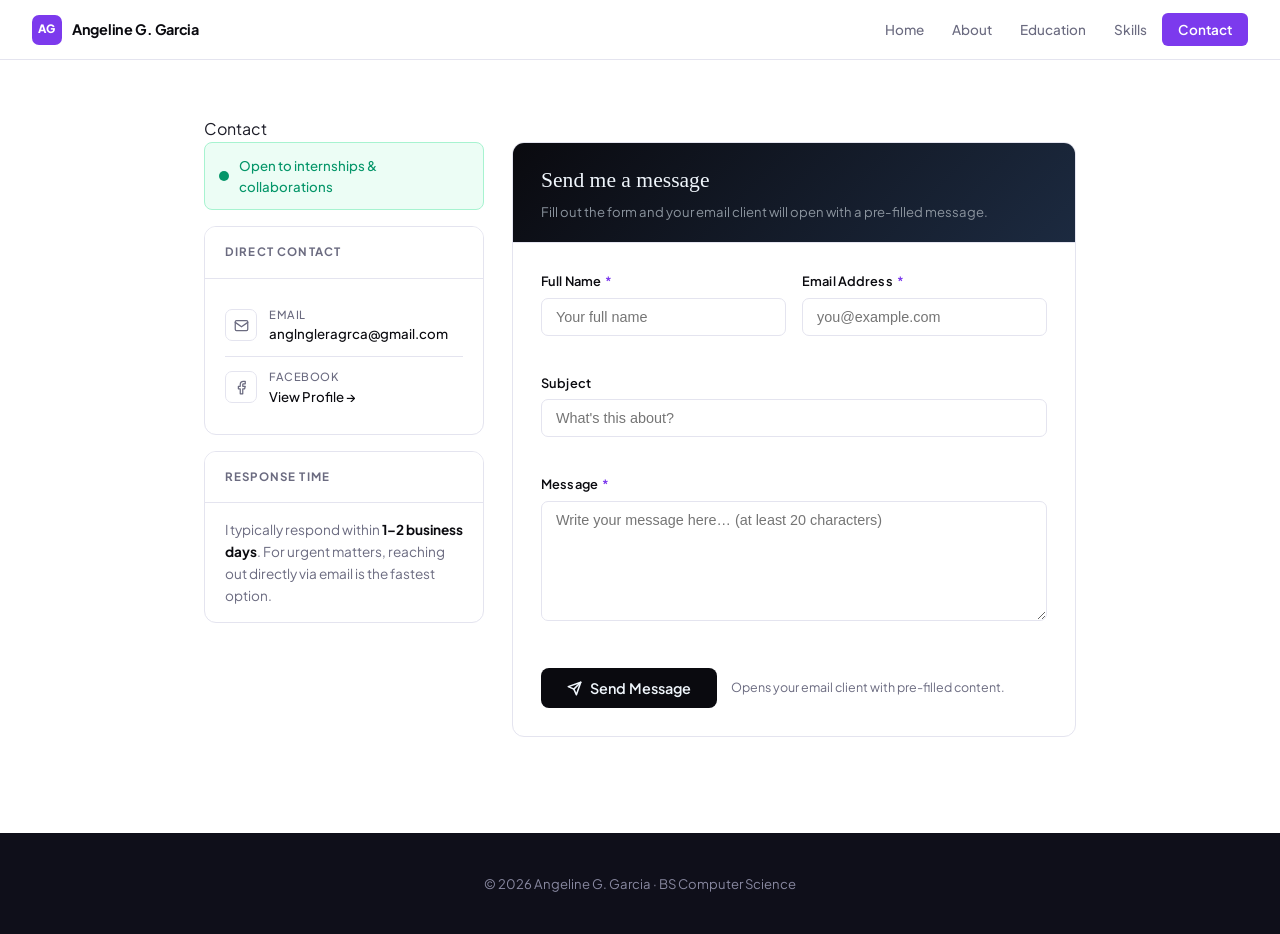
==== contact.html @ 84afee18 "Added all HTML, CSS, JS, and images" ====
<!DOCTYPE html>
<html lang="en">
<head>
  <meta charset="UTF-8" />
  <meta name="viewport" content="width=device-width, initial-scale=1.0" />
  <title>Contact — Angeline G. Garcia</title>
  <link rel="stylesheet" href="assets/css/style.css" />
  <style>
    .contact-layout {
      display: grid;
      grid-template-columns: 280px 1fr;
      gap: 28px;
      align-items: start;
    }

    /* ── Info panel ── */
    .contact-info-panel {
      display: flex;
      flex-direction: column;
      gap: 16px;
    }

    .info-card {
      background: var(--white);
      border: 1px solid var(--border);
      border-radius: var(--radius);
      overflow: hidden;
    }

    .info-card-header {
      padding: 16px 20px;
      border-bottom: 1px solid var(--border);
      background: var(--bg);
      font-size: 0.72rem;
      font-weight: 700;
      letter-spacing: .1em;
      text-transform: uppercase;
      color: var(--muted);
    }

    .info-card-body { padding: 16px 20px; }

    .info-link {
      display: flex;
      align-items: center;
      gap: 12px;
      padding: 11px 0;
      border-bottom: 1px solid var(--border);
      text-decoration: none;
      color: var(--body);
      font-size: 0.875rem;
      transition: color var(--transition);
    }

    .info-link:last-child { border-bottom: none; }
    .info-link:hover { color: var(--accent); }

    .info-link-icon {
      width: 32px; height: 32px;
      border-radius: 7px;
      background: var(--bg);
      border: 1px solid var(--border);
      display: flex;
      align-items: center;
      justify-content: center;
      flex-shrink: 0;
    }

    .info-link-icon svg { width: 15px; height: 15px; color: var(--muted); }
    .info-link:hover .info-link-icon svg { color: var(--accent); }

    .info-link-text { display: flex; flex-direction: column; }
    .info-link-label { font-size: 0.7rem; color: var(--muted); font-weight: 500; text-transform: uppercase; letter-spacing: .05em; }
    .info-link-value { font-size: 0.83rem; font-weight: 500; color: var(--ink); }

    .availability-block {
      display: flex;
      align-items: center;
      gap: 10px;
      padding: 12px 14px;
      background: var(--green-bg);
      border: 1px solid var(--green-bd);
      border-radius: 8px;
      font-size: 0.83rem;
      font-weight: 500;
      color: var(--green);
    }

    .availability-block .pulse-dot {
      width: 10px; height: 10px;
      border-radius: 50%;
      background: var(--green);
      flex-shrink: 0;
      animation: pulse 2s infinite;
    }

    @keyframes pulse {
      0%, 100% { box-shadow: 0 0 0 0 rgba(26,127,55,.4); }
      50%       { box-shadow: 0 0 0 5px rgba(26,127,55,0); }
    }

    /* ── Form ── */
    .form-card {
      background: var(--white);
      border: 1px solid var(--border);
      border-radius: var(--radius);
      overflow: hidden;
    }

    .form-card-header {
      padding: 20px 28px;
      border-bottom: 1px solid var(--border);
      background: linear-gradient(135deg, var(--ink) 0%, #1c2a40 100%);
    }

    .form-card-header h2 {
      font-family: 'Instrument Serif', serif;
      font-size: 1.35rem;
      color: #F0F6FC;
      font-weight: 400;
      margin-bottom: 4px;
    }

    .form-card-header p {
      font-size: 0.82rem;
      color: #8B949E;
    }

    .form-card-body { padding: 28px; }

    .form-row {
      display: grid;
      grid-template-columns: 1fr 1fr;
      gap: 16px;
    }

    .form-group {
      margin-bottom: 20px;
    }

    .form-group:last-of-type { margin-bottom: 0; }

    label {
      display: block;
      font-size: 0.8rem;
      font-weight: 600;
      color: var(--ink);
      margin-bottom: 6px;
      letter-spacing: .01em;
    }

    label .req { color: var(--accent); margin-left: 2px; }

    input, textarea {
      width: 100%;
      padding: 10px 14px;
      background: var(--bg);
      border: 1px solid var(--border);
      border-radius: 7px;
      font-family: 'Inter', sans-serif;
      font-size: 0.9rem;
      color: var(--ink);
      transition: border-color var(--transition), box-shadow var(--transition), background var(--transition);
      outline: none;
    }

    input:focus, textarea:focus {
      border-color: var(--accent);
      background: var(--white);
      box-shadow: 0 0 0 3px rgba(31,111,235,.1);
    }

    textarea { resize: vertical; min-height: 120px; }

    .form-error {
      font-size: 0.75rem;
      color: #CF222E;
      margin-top: 5px;
      min-height: 1em;
    }

    .form-group.has-error input,
    .form-group.has-error textarea {
      border-color: #CF222E;
      background: #FFF5F5;
    }

    .form-actions {
      display: flex;
      align-items: center;
      gap: 14px;
      margin-top: 24px;
      flex-wrap: wrap;
    }

    #form-submit {
      padding: 11px 26px;
      background: var(--ink);
      color: #F0F6FC;
      border: none;
      border-radius: 8px;
      font-size: 0.9rem;
      font-weight: 600;
      cursor: pointer;
      display: flex;
      align-items: center;
      gap: 8px;
      transition: opacity var(--transition);
    }

    #form-submit:hover { opacity: .85; }
    #form-submit:disabled { opacity: .5; cursor: not-allowed; }

    .form-note {
      font-size: 0.78rem;
      color: var(--muted);
    }

    /* Status message */
    .form-status {
      display: none;
      margin-top: 20px;
      padding: 14px 18px;
      border-radius: 8px;
      font-size: 0.875rem;
      line-height: 1.6;
    }

    .form-status--success {
      background: var(--green-bg);
      border: 1px solid var(--green-bd);
      color: var(--green);
    }

    .form-status--error {
      background: #FFF5F5;
      border: 1px solid #FFCDD2;
      color: #CF222E;
    }

    @media (max-width: 680px) {
      .contact-layout { grid-template-columns: 1fr; }
      .form-row { grid-template-columns: 1fr; }
    }
  </style>
</head>
<body>

<nav class="navbar" role="navigation" aria-label="Main navigation">
  <a href="index.html" class="nav-brand">
    <div class="nav-initials">AG</div>
    <span class="nav-brand-name">Angeline G. Garcia</span>
  </a>
  <button class="nav-toggle" aria-label="Toggle menu" aria-expanded="false">
    <span></span><span></span><span></span>
  </button>
  <ul class="nav-links">
    <li><a href="index.html">Home</a></li>
    <li><a href="about.html">About</a></li>
    <li><a href="education.html">Education</a></li>
    <li><a href="skills.html">Skills</a></li>
    <li><a href="contact.html" class="nav-cta">Contact</a></li>
  </ul>
</nav>

<div class="page-wrap">
  <div class="section-eyebrow"><span>Contact</span></div>

  <div class="contact-layout">

    <!-- Info panel -->
    <aside class="contact-info-panel reveal">

      <div class="availability-block">
        <span class="pulse-dot"></span>
        Open to internships & collaborations
      </div>

      <div class="info-card">
        <div class="info-card-header">Direct Contact</div>
        <div class="info-card-body">
          <a href="mailto:anglngleragrca@gmail.com" class="info-link">
            <div class="info-link-icon">
              <svg viewBox="0 0 24 24" fill="none" stroke="currentColor" stroke-width="2" stroke-linecap="round" stroke-linejoin="round"><rect x="2" y="4" width="20" height="16" rx="2"/><path d="M2 7l10 7 10-7"/></svg>
            </div>
            <div class="info-link-text">
              <span class="info-link-label">Email</span>
              <span class="info-link-value">anglngleragrca@gmail.com</span>
            </div>
          </a>
          <a href="https://www.facebook.com/share/1L5s6URiWh" target="_blank" rel="noopener" class="info-link">
            <div class="info-link-icon">
              <svg viewBox="0 0 24 24" fill="none" stroke="currentColor" stroke-width="2" stroke-linecap="round" stroke-linejoin="round"><path d="M18 2h-3a5 5 0 00-5 5v3H7v4h3v8h4v-8h3l1-4h-4V7a1 1 0 011-1h3z"/></svg>
            </div>
            <div class="info-link-text">
              <span class="info-link-label">Facebook</span>
              <span class="info-link-value">View Profile →</span>
            </div>
          </a>
        </div>
      </div>

      <div class="info-card">
        <div class="info-card-header">Response Time</div>
        <div class="info-card-body" style="font-size:.85rem; color:var(--muted); line-height:1.6; padding:16px 20px;">
          I typically respond within <strong style="color:var(--ink)">1–2 business days</strong>. For urgent matters, reaching out directly via email is the fastest option.
        </div>
      </div>

    </aside>

    <!-- Form -->
    <div class="form-card reveal">
      <div class="form-card-header">
        <h2>Send me a message</h2>
        <p>Fill out the form and your email client will open with a pre-filled message.</p>
      </div>
      <div class="form-card-body">
        <form id="contact-form" novalidate>

          <div class="form-row">
            <div class="form-group">
              <label for="name">Full Name <span class="req">*</span></label>
              <input type="text" id="name" name="name" placeholder="Your full name" autocomplete="name" />
              <div class="form-error" role="alert"></div>
            </div>
            <div class="form-group">
              <label for="email">Email Address <span class="req">*</span></label>
              <input type="email" id="email" name="email" placeholder="you@example.com" autocomplete="email" />
              <div class="form-error" role="alert"></div>
            </div>
          </div>

          <div class="form-group">
            <label for="subject">Subject</label>
            <input type="text" id="subject" name="subject" placeholder="What's this about?" />
            <div class="form-error" role="alert"></div>
          </div>

          <div class="form-group">
            <label for="msg">Message <span class="req">*</span></label>
            <textarea id="msg" name="msg" placeholder="Write your message here… (at least 20 characters)"></textarea>
            <div class="form-error" role="alert"></div>
          </div>

          <div class="form-actions">
            <button type="submit" id="form-submit">
              <svg width="15" height="15" viewBox="0 0 24 24" fill="none" stroke="currentColor" stroke-width="2.5" stroke-linecap="round" stroke-linejoin="round"><line x1="22" y1="2" x2="11" y2="13"/><polygon points="22 2 15 22 11 13 2 9 22 2"/></svg>
              Send Message
            </button>
            <span class="form-note">Opens your email client with pre-filled content.</span>
          </div>

          <div id="form-status" class="form-status" role="status" aria-live="polite"></div>

        </form>
      </div>
    </div>

  </div>
</div>

<footer class="site-footer">
  © <span id="footer-year"></span> <span class="site-footer-name"></span> · BS Computer Science
</footer>

<script src="assets/js/data.js"></script>
<script src="assets/js/main.js"></script>
<script src="assets/js/contact.js"></script>
<script>
  document.getElementById('footer-year').textContent = new Date().getFullYear();
</script>
</body>
</html>
---- assets/css/style.css ----
/* ============================================================
   style.css — Angeline G. Garcia Portfolio
   ============================================================ */

@import url('https://fonts.googleapis.com/css2?family=Plus+Jakarta+Sans:wght@300;400;500;600;700;800&family=Fraunces:ital,opsz,wght@0,9..144,300;0,9..144,600;1,9..144,300;1,9..144,600&display=swap');

*, *::before, *::after { margin: 0; padding: 0; box-sizing: border-box; }

:root {
  /* Palette */
  --ink:        #0A0A0F;
  --body:       #1C1C27;
  --muted:      #6B6B80;
  --subtle:     #9393A8;
  --border:     #E4E4EF;
  --bg:         #FFFFFF;
  --surface:    #F7F7FB;
  --accent:     #7C3AED;
  --accent-lt:  #A78BFA;
  --accent-bg:  #F5F0FF;
  --accent-bd:  #DDD6FE;
  --green:      #059669;
  --green-bg:   #ECFDF5;
  --green-bd:   #A7F3D0;

  /* Dark surface (hero, card headers) */
  --dark:       #0F0F1A;
  --dark-2:     #1A1A2E;
  --dark-text:  #E8E8F0;
  --dark-muted: #8888A0;

  /* Layout */
  --nav-h:      60px;
  --radius-sm:  6px;
  --radius:     12px;
  --radius-lg:  18px;
  --shadow-sm:  0 1px 3px rgba(0,0,0,.06), 0 1px 2px rgba(0,0,0,.04);
  --shadow-md:  0 4px 20px rgba(0,0,0,.07);
  --shadow-lg:  0 12px 40px rgba(0,0,0,.10);
  --transition: .2s ease;
}

html { scroll-behavior: smooth; }

body {
  font-family: 'Plus Jakarta Sans', system-ui, sans-serif;
  background: var(--bg);
  color: var(--body);
  line-height: 1.6;
  min-height: 100vh;
  padding-top: var(--nav-h);
  -webkit-font-smoothing: antialiased;
}

a { color: inherit; text-decoration: none; }
img { max-width: 100%; display: block; }
button { font-family: inherit; cursor: pointer; border: none; background: none; }

/* ═══════════════════════════════════
   NAVBAR
═══════════════════════════════════ */
.navbar {
  position: fixed;
  top: 0; left: 0; right: 0;
  height: var(--nav-h);
  background: rgba(255,255,255,.92);
  backdrop-filter: blur(16px);
  -webkit-backdrop-filter: blur(16px);
  border-bottom: 1px solid var(--border);
  z-index: 100;
  display: flex;
  align-items: center;
  justify-content: space-between;
  padding: 0 32px;
}

.nav-brand {
  display: flex;
  align-items: center;
  gap: 10px;
  font-weight: 700;
  font-size: 0.9rem;
  color: var(--ink);
  letter-spacing: -.02em;
}

.nav-initials {
  width: 30px; height: 30px;
  border-radius: 7px;
  background: var(--accent);
  color: #fff;
  font-size: 0.72rem;
  font-weight: 800;
  display: flex;
  align-items: center;
  justify-content: center;
  letter-spacing: .03em;
  flex-shrink: 0;
}

.nav-links {
  display: flex;
  align-items: center;
  gap: 2px;
  list-style: none;
}

.nav-links a {
  display: block;
  padding: 5px 13px;
  font-size: 0.845rem;
  font-weight: 500;
  color: var(--muted);
  border-radius: var(--radius-sm);
  transition: background var(--transition), color var(--transition);
}

.nav-links a:hover { background: var(--surface); color: var(--ink); }

.nav-links a.active {
  background: var(--accent-bg);
  color: var(--accent);
  font-weight: 600;
}

.nav-cta {
  background: var(--ink) !important;
  color: #fff !important;
  font-weight: 600 !important;
  padding: 6px 16px !important;
  border-radius: var(--radius-sm) !important;
  transition: opacity var(--transition) !important;
}
.nav-cta:hover { opacity: .82 !important; }
.nav-cta.active { background: var(--accent) !important; color: #fff !important; }

/* Hamburger */
.nav-toggle {
  display: none;
  flex-direction: column;
  gap: 5px;
  padding: 4px;
  cursor: pointer;
}
.nav-toggle span {
  display: block; width: 22px; height: 2px;
  background: var(--ink); border-radius: 2px;
  transition: transform var(--transition), opacity var(--transition);
}

@media (max-width: 700px) {
  .nav-toggle { display: flex; }
  .nav-links {
    position: fixed;
    top: var(--nav-h); left: 0; right: 0;
    background: var(--bg);
    border-bottom: 1px solid var(--border);
    flex-direction: column;
    align-items: stretch;
    padding: 12px 16px;
    gap: 2px;
    transform: translateY(-110%);
    opacity: 0;
    transition: transform .25s ease, opacity .25s ease;
    pointer-events: none;
    box-shadow: var(--shadow-md);
  }
  .nav-links.open { transform: translateY(0); opacity: 1; pointer-events: all; }
  .nav-links a { padding: 11px 14px; }
  .navbar { padding: 0 20px; }
}

/* ═══════════════════════════════════
   LAYOUT
═══════════════════════════════════ */
.page-wrap {
  max-width: 920px;
  margin: 0 auto;
  padding: 56px 24px 96px;
}

/* ═══════════════════════════════════
   SECTION DIVIDER
═══════════════════════════════════ */
.eyebrow {
  display: flex;
  align-items: center;
  gap: 12px;
  margin-bottom: 40px;
}

.eyebrow::after {
  content: '';
  flex: 1;
  height: 1px;
  background: var(--border);
}

.eyebrow-text {
  font-size: 0.7rem;
  font-weight: 700;
  letter-spacing: .14em;
  text-transform: uppercase;
  color: var(--subtle);
  white-space: nowrap;
}

.eyebrow-dot {
  width: 6px; height: 6px;
  border-radius: 50%;
  background: var(--accent);
  flex-shrink: 0;
}

/* ═══════════════════════════════════
   CARDS
═══════════════════════════════════ */
.card {
  background: var(--bg);
  border: 1px solid var(--border);
  border-radius: var(--radius);
  box-shadow: var(--shadow-sm);
  overflow: hidden;
}

.card-header {
  padding: 14px 22px;
  border-bottom: 1px solid var(--border);
  background: var(--surface);
  display: flex;
  align-items: center;
  gap: 9px;
}

.card-header svg { width: 14px; height: 14px; color: var(--subtle); flex-shrink: 0; }

.card-header-title {
  font-size: 0.7rem;
  font-weight: 700;
  letter-spacing: .12em;
  text-transform: uppercase;
  color: var(--muted);
}

.card-body { padding: 24px; }

/* ═══════════════════════════════════
   BUTTONS
═══════════════════════════════════ */
.btn {
  display: inline-flex;
  align-items: center;
  gap: 7px;
  padding: 10px 20px;
  border-radius: 8px;
  font-size: 0.875rem;
  font-weight: 600;
  cursor: pointer;
  transition: all var(--transition);
  text-decoration: none;
  font-family: inherit;
}

.btn-primary {
  background: var(--accent);
  color: #fff;
  border: 1px solid var(--accent);
  box-shadow: 0 2px 8px rgba(124,58,237,.25);
}
.btn-primary:hover {
  background: #6D28D9;
  border-color: #6D28D9;
  box-shadow: 0 4px 16px rgba(124,58,237,.35);
  transform: translateY(-1px);
}

.btn-ghost {
  background: transparent;
  color: var(--body);
  border: 1px solid var(--border);
}
.btn-ghost:hover {
  border-color: var(--accent-bd);
  color: var(--accent);
  background: var(--accent-bg);
}

.btn-dark {
  background: var(--ink);
  color: var(--dark-text);
  border: 1px solid var(--ink);
}
.btn-dark:hover { opacity: .85; }

/* ═══════════════════════════════════
   BADGES
═══════════════════════════════════ */
.badge {
  display: inline-flex;
  align-items: center;
  gap: 5px;
  font-size: 0.72rem;
  font-weight: 600;
  padding: 3px 10px;
  border-radius: 999px;
  letter-spacing: .01em;
}
.badge-green { background: var(--green-bg); color: var(--green); border: 1px solid var(--green-bd); }
.badge-violet { background: var(--accent-bg); color: var(--accent); border: 1px solid var(--accent-bd); }
.badge-gray  { background: var(--surface); color: var(--muted); border: 1px solid var(--border); }

/* ═══════════════════════════════════
   SCROLL REVEAL
═══════════════════════════════════ */
.reveal {
  opacity: 0;
  transform: translateY(18px);
  transition: opacity .55s ease, transform .55s ease;
}
.reveal.visible { opacity: 1; transform: translateY(0); }

/* ═══════════════════════════════════
   FOOTER
═══════════════════════════════════ */
.site-footer {
  background: var(--dark);
  padding: 40px 32px;
  text-align: center;
  color: var(--dark-muted);
  font-size: 0.82rem;
}

.site-footer-inner { max-width: 920px; margin: 0 auto; }

.footer-brand {
  font-family: 'Fraunces', serif;
  font-size: 1.2rem;
  color: var(--dark-text);
  font-weight: 300;
  letter-spacing: -.01em;
  margin-bottom: 16px;
}

.footer-links {
  display: flex;
  justify-content: center;
  flex-wrap: wrap;
  gap: 4px;
  margin-bottom: 20px;
}

.footer-links a {
  color: var(--dark-muted);
  font-size: 0.82rem;
  padding: 4px 10px;
  border-radius: 4px;
  transition: color var(--transition);
}
.footer-links a:hover { color: var(--accent-lt); }

.footer-copy { font-size: 0.75rem; color: #44445A; }
/* ── Certificate Image Enhancements ── */
.cert-image-container {
  width: 100%;
  height: 180px; /* Perfect height for standard horizontal certificates */
  background: var(--surface);
  border-bottom: 1px solid var(--border);
  overflow: hidden;
  position: relative;
}

.cert-image {
  width: 100%;
  height: 100%;
  object-fit: cover; /* Keeps aspect ratio clean without stretching */
  object-position: center top;
  transition: transform var(--transition);
}

/* Subtle zoom effect when hovering over the card */
.cert-card:hover .cert-image {
  transform: scale(1.03);
}
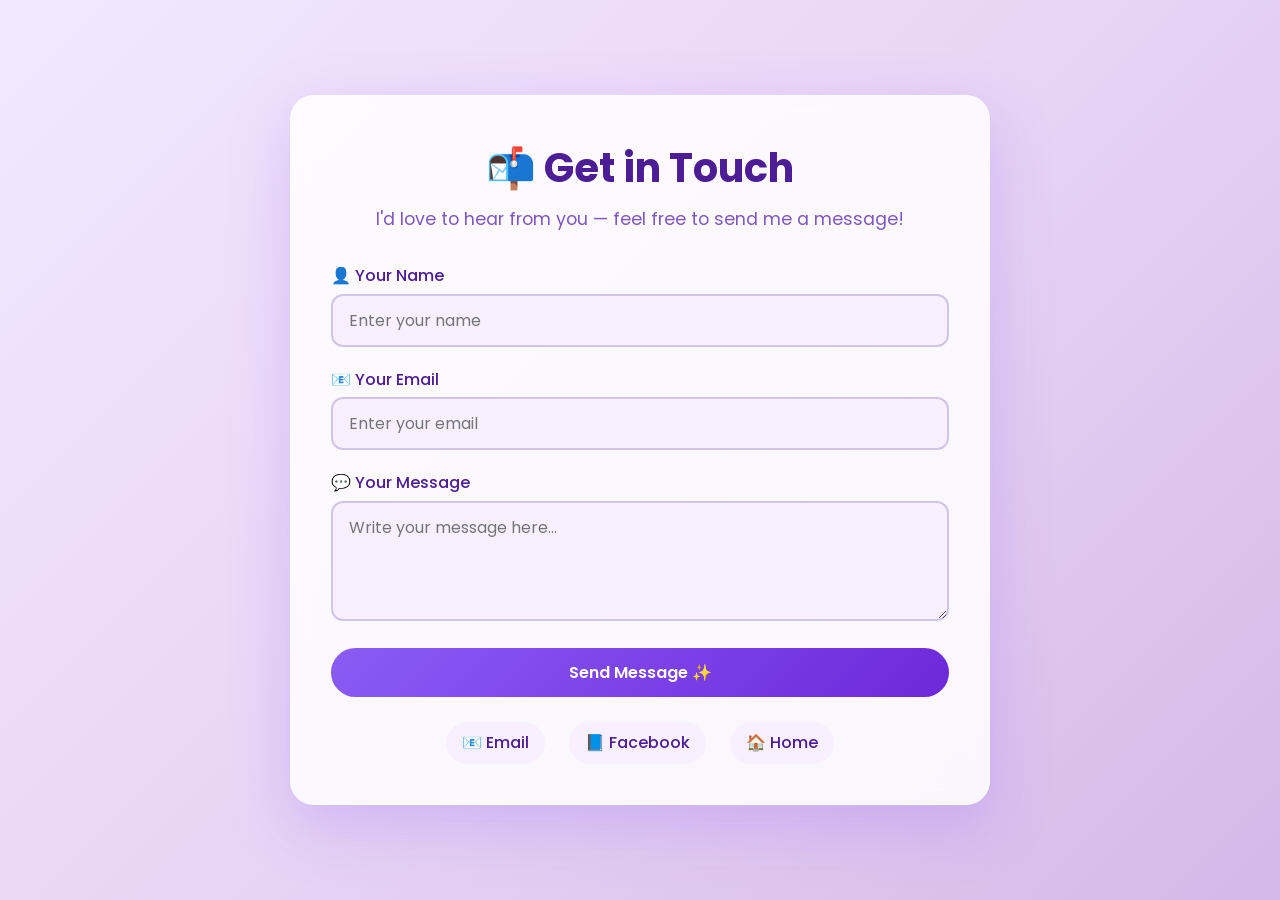
==== commit a2ca64e5: "Added contact form with FormSubmit" ====
--- a/contact.html
+++ b/contact.html
@@ -1,374 +1,201 @@
 <!DOCTYPE html>
 <html lang="en">
 <head>
-  <meta charset="UTF-8" />
-  <meta name="viewport" content="width=device-width, initial-scale=1.0" />
-  <title>Contact — Angeline G. Garcia</title>
-  <link rel="stylesheet" href="assets/css/style.css" />
-  <style>
-    .contact-layout {
-      display: grid;
-      grid-template-columns: 280px 1fr;
-      gap: 28px;
-      align-items: start;
-    }
-
-    /* ── Info panel ── */
-    .contact-info-panel {
-      display: flex;
-      flex-direction: column;
-      gap: 16px;
-    }
-
-    .info-card {
-      background: var(--white);
-      border: 1px solid var(--border);
-      border-radius: var(--radius);
-      overflow: hidden;
-    }
-
-    .info-card-header {
-      padding: 16px 20px;
-      border-bottom: 1px solid var(--border);
-      background: var(--bg);
-      font-size: 0.72rem;
-      font-weight: 700;
-      letter-spacing: .1em;
-      text-transform: uppercase;
-      color: var(--muted);
-    }
-
-    .info-card-body { padding: 16px 20px; }
-
-    .info-link {
-      display: flex;
-      align-items: center;
-      gap: 12px;
-      padding: 11px 0;
-      border-bottom: 1px solid var(--border);
-      text-decoration: none;
-      color: var(--body);
-      font-size: 0.875rem;
-      transition: color var(--transition);
-    }
-
-    .info-link:last-child { border-bottom: none; }
-    .info-link:hover { color: var(--accent); }
-
-    .info-link-icon {
-      width: 32px; height: 32px;
-      border-radius: 7px;
-      background: var(--bg);
-      border: 1px solid var(--border);
-      display: flex;
-      align-items: center;
-      justify-content: center;
-      flex-shrink: 0;
-    }
-
-    .info-link-icon svg { width: 15px; height: 15px; color: var(--muted); }
-    .info-link:hover .info-link-icon svg { color: var(--accent); }
-
-    .info-link-text { display: flex; flex-direction: column; }
-    .info-link-label { font-size: 0.7rem; color: var(--muted); font-weight: 500; text-transform: uppercase; letter-spacing: .05em; }
-    .info-link-value { font-size: 0.83rem; font-weight: 500; color: var(--ink); }
-
-    .availability-block {
-      display: flex;
-      align-items: center;
-      gap: 10px;
-      padding: 12px 14px;
-      background: var(--green-bg);
-      border: 1px solid var(--green-bd);
-      border-radius: 8px;
-      font-size: 0.83rem;
-      font-weight: 500;
-      color: var(--green);
-    }
-
-    .availability-block .pulse-dot {
-      width: 10px; height: 10px;
-      border-radius: 50%;
-      background: var(--green);
-      flex-shrink: 0;
-      animation: pulse 2s infinite;
-    }
-
-    @keyframes pulse {
-      0%, 100% { box-shadow: 0 0 0 0 rgba(26,127,55,.4); }
-      50%       { box-shadow: 0 0 0 5px rgba(26,127,55,0); }
-    }
-
-    /* ── Form ── */
-    .form-card {
-      background: var(--white);
-      border: 1px solid var(--border);
-      border-radius: var(--radius);
-      overflow: hidden;
-    }
-
-    .form-card-header {
-      padding: 20px 28px;
-      border-bottom: 1px solid var(--border);
-      background: linear-gradient(135deg, var(--ink) 0%, #1c2a40 100%);
-    }
-
-    .form-card-header h2 {
-      font-family: 'Instrument Serif', serif;
-      font-size: 1.35rem;
-      color: #F0F6FC;
-      font-weight: 400;
-      margin-bottom: 4px;
-    }
-
-    .form-card-header p {
-      font-size: 0.82rem;
-      color: #8B949E;
-    }
-
-    .form-card-body { padding: 28px; }
-
-    .form-row {
-      display: grid;
-      grid-template-columns: 1fr 1fr;
-      gap: 16px;
-    }
-
-    .form-group {
-      margin-bottom: 20px;
-    }
-
-    .form-group:last-of-type { margin-bottom: 0; }
-
-    label {
-      display: block;
-      font-size: 0.8rem;
-      font-weight: 600;
-      color: var(--ink);
-      margin-bottom: 6px;
-      letter-spacing: .01em;
-    }
-
-    label .req { color: var(--accent); margin-left: 2px; }
-
-    input, textarea {
-      width: 100%;
-      padding: 10px 14px;
-      background: var(--bg);
-      border: 1px solid var(--border);
-      border-radius: 7px;
-      font-family: 'Inter', sans-serif;
-      font-size: 0.9rem;
-      color: var(--ink);
-      transition: border-color var(--transition), box-shadow var(--transition), background var(--transition);
-      outline: none;
-    }
-
-    input:focus, textarea:focus {
-      border-color: var(--accent);
-      background: var(--white);
-      box-shadow: 0 0 0 3px rgba(31,111,235,.1);
-    }
-
-    textarea { resize: vertical; min-height: 120px; }
-
-    .form-error {
-      font-size: 0.75rem;
-      color: #CF222E;
-      margin-top: 5px;
-      min-height: 1em;
-    }
-
-    .form-group.has-error input,
-    .form-group.has-error textarea {
-      border-color: #CF222E;
-      background: #FFF5F5;
-    }
-
-    .form-actions {
-      display: flex;
-      align-items: center;
-      gap: 14px;
-      margin-top: 24px;
-      flex-wrap: wrap;
-    }
-
-    #form-submit {
-      padding: 11px 26px;
-      background: var(--ink);
-      color: #F0F6FC;
-      border: none;
-      border-radius: 8px;
-      font-size: 0.9rem;
-      font-weight: 600;
-      cursor: pointer;
-      display: flex;
-      align-items: center;
-      gap: 8px;
-      transition: opacity var(--transition);
-    }
-
-    #form-submit:hover { opacity: .85; }
-    #form-submit:disabled { opacity: .5; cursor: not-allowed; }
-
-    .form-note {
-      font-size: 0.78rem;
-      color: var(--muted);
-    }
-
-    /* Status message */
-    .form-status {
-      display: none;
-      margin-top: 20px;
-      padding: 14px 18px;
-      border-radius: 8px;
-      font-size: 0.875rem;
-      line-height: 1.6;
-    }
-
-    .form-status--success {
-      background: var(--green-bg);
-      border: 1px solid var(--green-bd);
-      color: var(--green);
-    }
-
-    .form-status--error {
-      background: #FFF5F5;
-      border: 1px solid #FFCDD2;
-      color: #CF222E;
-    }
-
-    @media (max-width: 680px) {
-      .contact-layout { grid-template-columns: 1fr; }
-      .form-row { grid-template-columns: 1fr; }
-    }
-  </style>
+    <meta charset="UTF-8" />
+    <meta name="viewport" content="width=device-width, initial-scale=1.0" />
+    <title>Contact | Angeline Garcia</title>
+    <link rel="stylesheet" href="assets/css/style.css" />
+    <link href="https://fonts.googleapis.com/css2?family=Poppins:wght@300;400;500;600;700&display=swap" rel="stylesheet" />
+    <style>
+        /* Contact Page Styles */
+        body {
+            font-family: 'Poppins', sans-serif;
+            background: linear-gradient(135deg, #f3e8ff 0%, #e8d5f5 50%, #d4b8e8 100%);
+            min-height: 100vh;
+            display: flex;
+            justify-content: center;
+            align-items: center;
+            padding: 40px 20px;
+            margin: 0;
+        }
+
+        .contact-container {
+            max-width: 700px;
+            width: 100%;
+            background: rgba(255, 255, 255, 0.85);
+            backdrop-filter: blur(10px);
+            padding: 40px;
+            border-radius: 24px;
+            box-shadow: 0 20px 60px rgba(139, 92, 246, 0.25);
+            border: 1px solid rgba(255, 255, 255, 0.3);
+        }
+
+        .contact-container h1 {
+            color: #4C1D95;
+            text-align: center;
+            font-size: 2.5rem;
+            margin-bottom: 5px;
+        }
+
+        .contact-container .subtitle {
+            text-align: center;
+            color: #7e57c2;
+            font-size: 1.1rem;
+            margin-bottom: 30px;
+        }
+
+        .form-group {
+            margin-bottom: 20px;
+        }
+
+        .form-group label {
+            display: block;
+            font-weight: 500;
+            color: #4C1D95;
+            margin-bottom: 5px;
+        }
+
+        .form-group input,
+        .form-group textarea {
+            width: 100%;
+            padding: 12px 16px;
+            border: 2px solid #d1c4e9;
+            border-radius: 12px;
+            font-family: 'Poppins', sans-serif;
+            font-size: 1rem;
+            transition: border-color 0.3s;
+            background: #f8f0ff;
+            box-sizing: border-box;
+        }
+
+        .form-group input:focus,
+        .form-group textarea:focus {
+            border-color: #8B5CF6;
+            outline: none;
+            box-shadow: 0 0 0 3px rgba(139, 92, 246, 0.2);
+        }
+
+        .form-group textarea {
+            resize: vertical;
+            min-height: 120px;
+        }
+
+        .btn {
+            display: inline-block;
+            padding: 12px 35px;
+            background: linear-gradient(135deg, #8B5CF6, #6D28D9);
+            color: white;
+            border: none;
+            border-radius: 50px;
+            font-size: 1rem;
+            font-weight: 600;
+            cursor: pointer;
+            transition: all 0.3s;
+            font-family: 'Poppins', sans-serif;
+            width: 100%;
+        }
+
+        .btn:hover {
+            transform: translateY(-2px);
+            box-shadow: 0 8px 25px rgba(139, 92, 246, 0.4);
+        }
+
+        .social-links {
+            display: flex;
+            justify-content: center;
+            gap: 1.5rem;
+            margin-top: 25px;
+        }
+
+        .social-links a {
+            color: #4C1D95;
+            text-decoration: none;
+            font-weight: 500;
+            transition: color 0.3s;
+            padding: 8px 16px;
+            background: #f8f0ff;
+            border-radius: 50px;
+        }
+
+        .social-links a:hover {
+            color: #8B5CF6;
+            background: #ede0ff;
+        }
+
+        /* Success Message */
+        .success-message {
+            display: none;
+            text-align: center;
+            padding: 20px;
+            background: #e8f5e9;
+            border-radius: 12px;
+            color: #2e7d32;
+            font-weight: 500;
+        }
+
+        .success-message.show {
+            display: block;
+        }
+    </style>
 </head>
 <body>
 
-<nav class="navbar" role="navigation" aria-label="Main navigation">
-  <a href="index.html" class="nav-brand">
-    <div class="nav-initials">AG</div>
-    <span class="nav-brand-name">Angeline G. Garcia</span>
-  </a>
-  <button class="nav-toggle" aria-label="Toggle menu" aria-expanded="false">
-    <span></span><span></span><span></span>
-  </button>
-  <ul class="nav-links">
-    <li><a href="index.html">Home</a></li>
-    <li><a href="about.html">About</a></li>
-    <li><a href="education.html">Education</a></li>
-    <li><a href="skills.html">Skills</a></li>
-    <li><a href="contact.html" class="nav-cta">Contact</a></li>
-  </ul>
-</nav>
-
-<div class="page-wrap">
-  <div class="section-eyebrow"><span>Contact</span></div>
-
-  <div class="contact-layout">
-
-    <!-- Info panel -->
-    <aside class="contact-info-panel reveal">
-
-      <div class="availability-block">
-        <span class="pulse-dot"></span>
-        Open to internships & collaborations
-      </div>
-
-      <div class="info-card">
-        <div class="info-card-header">Direct Contact</div>
-        <div class="info-card-body">
-          <a href="mailto:anglngleragrca@gmail.com" class="info-link">
-            <div class="info-link-icon">
-              <svg viewBox="0 0 24 24" fill="none" stroke="currentColor" stroke-width="2" stroke-linecap="round" stroke-linejoin="round"><rect x="2" y="4" width="20" height="16" rx="2"/><path d="M2 7l10 7 10-7"/></svg>
+    <div class="contact-container">
+
+        <h1>📬 Get in Touch</h1>
+        <p class="subtitle">I'd love to hear from you — feel free to send me a message!</p>
+
+        <!-- Success Message -->
+        <div id="successMessage" class="success-message">
+            ✅ Thank you! Your message has been sent successfully.
+        </div>
+
+        <!-- Contact Form -->
+        <form id="contactForm" action="https://formsubmit.co/anglngleragrca@gmail.com" method="POST">
+
+            <!-- FormSubmit Options (Optional but Useful) -->
+            <input type="hidden" name="_subject" value="New Message from Portfolio" />
+            <input type="hidden" name="_captcha" value="true" />
+            <input type="hidden" name="_next" value="https://ange1605.github.io/profile/contact.html" />
+
+            <div class="form-group">
+                <label for="name">👤 Your Name</label>
+                <input type="text" id="name" name="name" placeholder="Enter your name" required />
             </div>
-            <div class="info-link-text">
-              <span class="info-link-label">Email</span>
-              <span class="info-link-value">anglngleragrca@gmail.com</span>
+
+            <div class="form-group">
+                <label for="email">📧 Your Email</label>
+                <input type="email" id="email" name="email" placeholder="Enter your email" required />
             </div>
-          </a>
-          <a href="https://www.facebook.com/share/1L5s6URiWh" target="_blank" rel="noopener" class="info-link">
-            <div class="info-link-icon">
-              <svg viewBox="0 0 24 24" fill="none" stroke="currentColor" stroke-width="2" stroke-linecap="round" stroke-linejoin="round"><path d="M18 2h-3a5 5 0 00-5 5v3H7v4h3v8h4v-8h3l1-4h-4V7a1 1 0 011-1h3z"/></svg>
+
+            <div class="form-group">
+                <label for="message">💬 Your Message</label>
+                <textarea id="message" name="message" placeholder="Write your message here..." required></textarea>
             </div>
-            <div class="info-link-text">
-              <span class="info-link-label">Facebook</span>
-              <span class="info-link-value">View Profile →</span>
-            </div>
-          </a>
+
+            <button type="submit" class="btn">Send Message ✨</button>
+
+        </form>
+
+        <!-- Social Links -->
+        <div class="social-links">
+            <a href="mailto:anglngleragrca@gmail.com">📧 Email</a>
+            <a href="https://facebook.com/yourusername" target="_blank">📘 Facebook</a>
+            <a href="https://ange1605.github.io/profile/">🏠 Home</a>
         </div>
-      </div>
-
-      <div class="info-card">
-        <div class="info-card-header">Response Time</div>
-        <div class="info-card-body" style="font-size:.85rem; color:var(--muted); line-height:1.6; padding:16px 20px;">
-          I typically respond within <strong style="color:var(--ink)">1–2 business days</strong>. For urgent matters, reaching out directly via email is the fastest option.
-        </div>
-      </div>
-
-    </aside>
-
-    <!-- Form -->
-    <div class="form-card reveal">
-      <div class="form-card-header">
-        <h2>Send me a message</h2>
-        <p>Fill out the form and your email client will open with a pre-filled message.</p>
-      </div>
-      <div class="form-card-body">
-        <form id="contact-form" novalidate>
-
-          <div class="form-row">
-            <div class="form-group">
-              <label for="name">Full Name <span class="req">*</span></label>
-              <input type="text" id="name" name="name" placeholder="Your full name" autocomplete="name" />
-              <div class="form-error" role="alert"></div>
-            </div>
-            <div class="form-group">
-              <label for="email">Email Address <span class="req">*</span></label>
-              <input type="email" id="email" name="email" placeholder="you@example.com" autocomplete="email" />
-              <div class="form-error" role="alert"></div>
-            </div>
-          </div>
-
-          <div class="form-group">
-            <label for="subject">Subject</label>
-            <input type="text" id="subject" name="subject" placeholder="What's this about?" />
-            <div class="form-error" role="alert"></div>
-          </div>
-
-          <div class="form-group">
-            <label for="msg">Message <span class="req">*</span></label>
-            <textarea id="msg" name="msg" placeholder="Write your message here… (at least 20 characters)"></textarea>
-            <div class="form-error" role="alert"></div>
-          </div>
-
-          <div class="form-actions">
-            <button type="submit" id="form-submit">
-              <svg width="15" height="15" viewBox="0 0 24 24" fill="none" stroke="currentColor" stroke-width="2.5" stroke-linecap="round" stroke-linejoin="round"><line x1="22" y1="2" x2="11" y2="13"/><polygon points="22 2 15 22 11 13 2 9 22 2"/></svg>
-              Send Message
-            </button>
-            <span class="form-note">Opens your email client with pre-filled content.</span>
-          </div>
-
-          <div id="form-status" class="form-status" role="status" aria-live="polite"></div>
-
-        </form>
-      </div>
+
     </div>
 
-  </div>
-</div>
-
-<footer class="site-footer">
-  © <span id="footer-year"></span> <span class="site-footer-name"></span> · BS Computer Science
-</footer>
-
-<script src="assets/js/data.js"></script>
-<script src="assets/js/main.js"></script>
-<script src="assets/js/contact.js"></script>
-<script>
-  document.getElementById('footer-year').textContent = new Date().getFullYear();
-</script>
+    <script>
+        // Show success message on form submit
+        document.getElementById('contactForm').addEventListener('submit', function(e) {
+            // Let the form submit naturally to FormSubmit
+            // But show a success message after a short delay
+            setTimeout(function() {
+                document.getElementById('successMessage').classList.add('show');
+            }, 500);
+        });
+    </script>
+
 </body>
 </html>
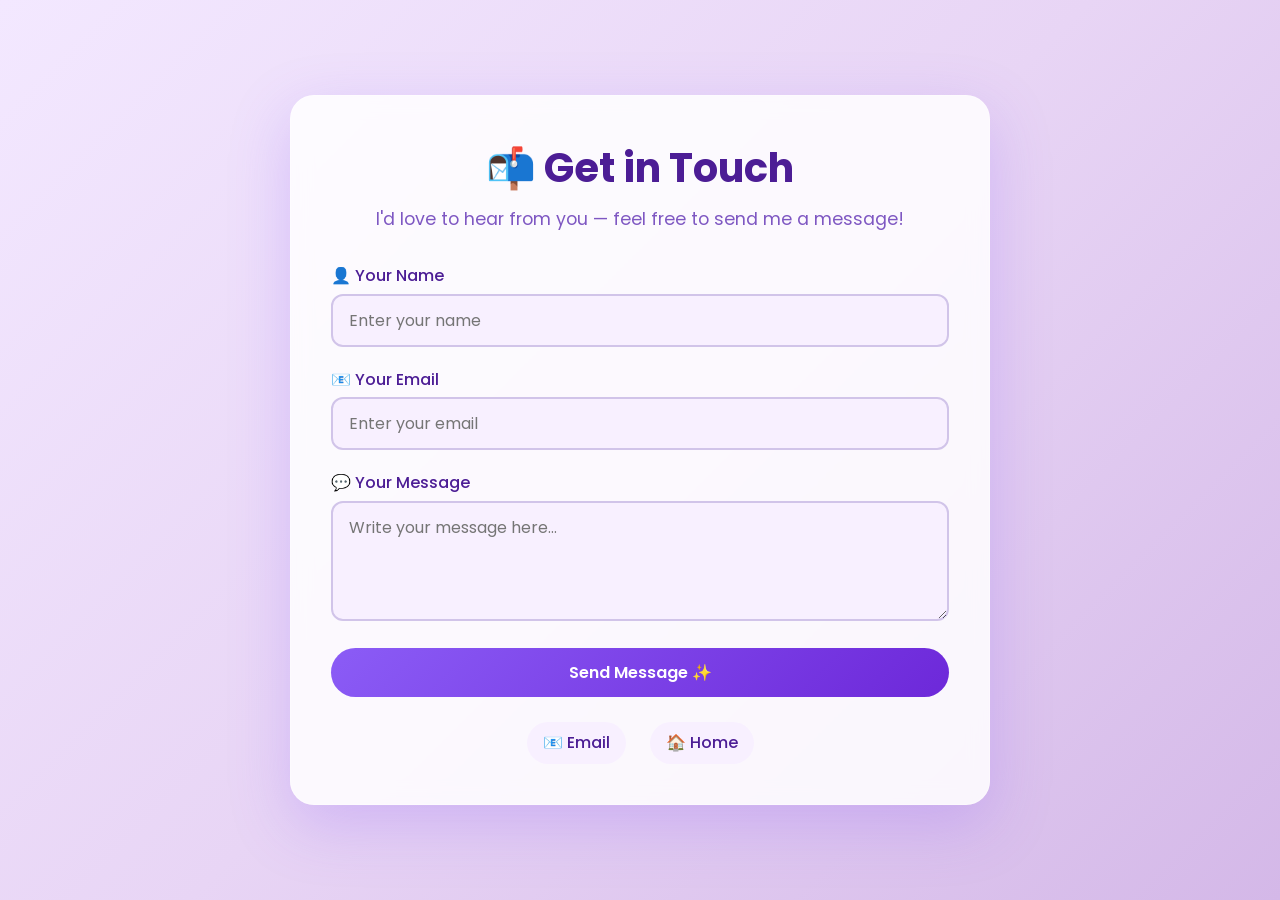
==== commit 49e5b503: "Removed Facebook link from contact page" ====
--- a/contact.html
+++ b/contact.html
@@ -180,7 +180,7 @@
         <!-- Social Links -->
         <div class="social-links">
             <a href="mailto:anglngleragrca@gmail.com">📧 Email</a>
-            <a href="https://facebook.com/yourusername" target="_blank">📘 Facebook</a>
+            
             <a href="https://ange1605.github.io/profile/">🏠 Home</a>
         </div>
 
